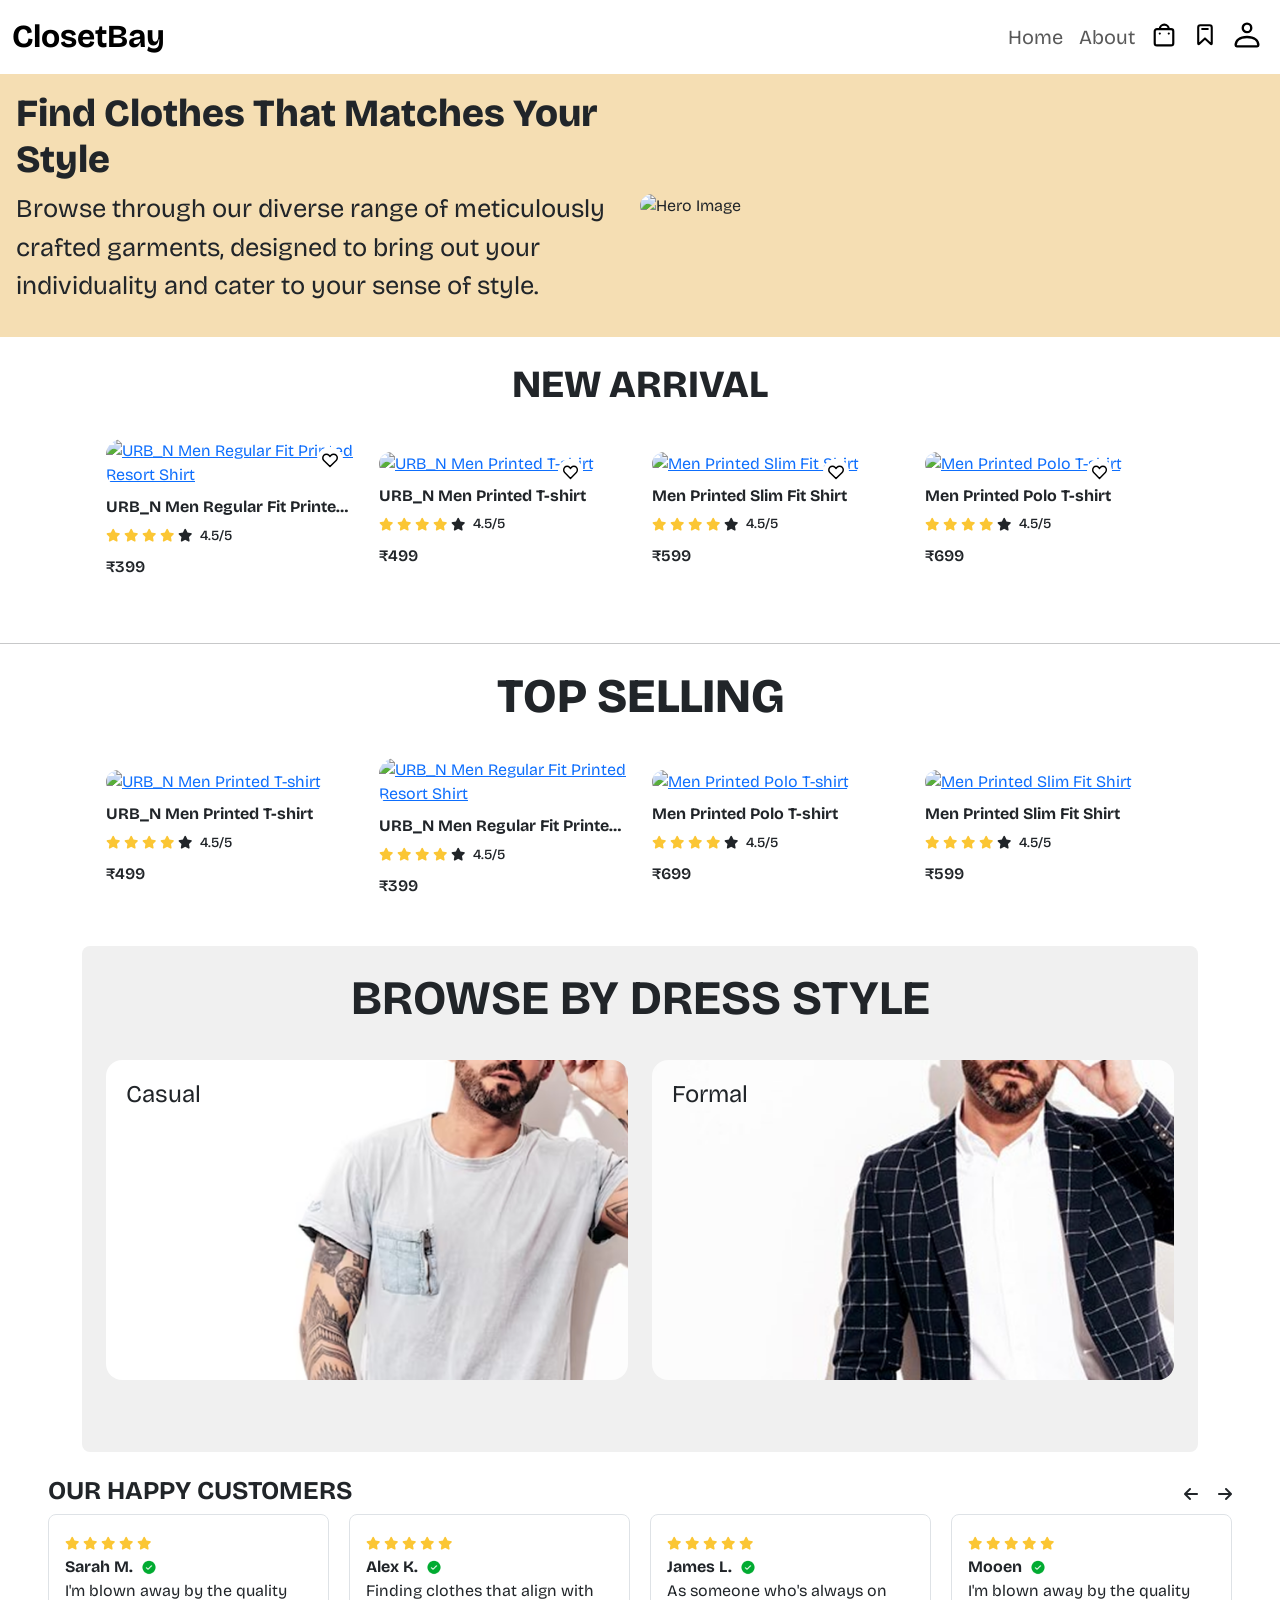
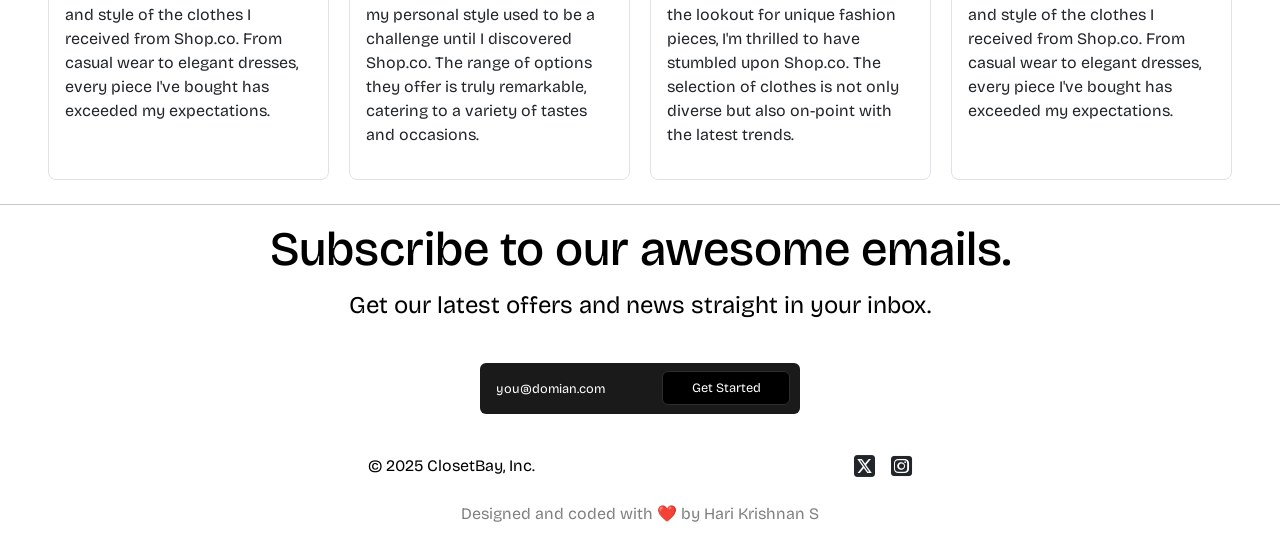
==== index.html @ 37d8dfc7 "Initial Commit" ====
<!DOCTYPE html>
<html lang="en">
  <head>
    <meta charset="UTF-8" />
    <meta name="viewport" content="width=device-width, initial-scale=1.0" />
    <title>ClosetBay</title>

    <!--Icons-->
    <link
      rel="stylesheet"
      href="https://cdnjs.cloudflare.com/ajax/libs/font-awesome/6.7.2/css/all.min.css"
      integrity="sha512-Evv84Mr4kqVGRNSgIGL/F/aIDqQb7xQ2vcrdIwxfjThSH8CSR7PBEakCr51Ck+w+/U6swU2Im1vVX0SVk9ABhg=="
      crossorigin="anonymous"
      referrerpolicy="no-referrer"
    />

    <!-- BOOTSTRAP CSS -->
    <link
      href="https://cdn.jsdelivr.net/npm/bootstrap@5.3.5/dist/css/bootstrap.min.css"
      rel="stylesheet"
      integrity="sha384-SgOJa3DmI69IUzQ2PVdRZhwQ+dy64/BUtbMJw1MZ8t5HZApcHrRKUc4W0kG879m7"
      crossorigin="anonymous"
    />

    <!-- CSS -->
    <link rel="stylesheet" href="../css/style.css" />

    <!-- FONTS -->
    <link rel="stylesheet" href="../css/fonts.css" />

    <!-- SWIPER CSS -->
    <link
      rel="stylesheet"
      href="https://cdn.jsdelivr.net/npm/swiper@11/swiper-bundle.min.css"
    />
  </head>
  <body>
    <!-- NAV START -->
    <nav class="navbar navbar-expand-md bg-transparent">
      <div class="container-fluid bg-transparent">
        <a class="navbar-brand fw-bolder fs-2" href="../index.html"
          >ClosetBay</a
        >

        <div class="d-flex align-items-center">
          <a
            class="nav-link d-md-none me-3 position-relative"
            href="../html/cart.html"
            ><img src="../img/bag.svg" alt="" class="nav-icon" />
            <span
              class="nav-cart-icon-badge-mobile rounded-pill bg-danger position-absolute text-center text-white"
            ></span>
          </a>
          <a
            class="nav-link d-md-none me-3 position-relative"
            href="../html/cart.html"
            ><img src="../img/favourite.svg" alt="" class="nav-icon" />
            <span
              class="nav-fav-icon-badge-mobile rounded-pill bg-danger position-absolute text-center text-white"
            ></span>
          </a>
          <a
            class="nav-link d-md-none me-3 position-relative"
            class="nav-link"
            href="#"
            data-bs-toggle="modal"
            data-bs-target="#loginModal"
            ><img src="../img/profile.svg " alt="" class="nav-icon" />
          </a>
          <button
            class="navbar-toggler fs-6"
            type="button"
            data-bs-toggle="collapse"
            data-bs-target="#navbarNav"
          >
            <span class="navbar-toggler-icon"></span>
          </button>
        </div>

        <div
          class="collapse navbar-collapse justify-content-end"
          id="navbarNav"
        >
          <ul class="navbar-nav fs-5 align-items-start">
            <li class="nav-item">
              <a class="nav-link" href="../index.html">Home</a>
            </li>
            <li class="nav-item">
              <a class="nav-link" href="../html/about.html">About</a>
            </li>
            <li class="nav-item d-none d-md-block">
              <a
                class="cart-nav-link nav-link d-flex align-items-center position-relative"
                onclick="cartNavLink()"
                ><img src="../img/bag.svg " alt="" class="nav-icon" />
                <span
                  class="nav-cart-icon-badge rounded-pill bg-danger position-absolute translate-middle text-center text-white"
                ></span>
              </a>
            </li>
            <li class="nav-item d-none d-md-block">
              <a
                class="nav-link d-flex align-items-center position-relative"
                href="#"
                ><img src="../img/favourite.svg " alt="" class="nav-icon" />
                <span
                  class="nav-fav-icon-badge rounded-pill bg-danger position-absolute translate-middle text-center text-white"
                ></span>
              </a>
            </li>
            <li class="nav-item d-none d-md-block">
              <a
                class="profile-nav-link nav-link d-flex align-items-center position-relative"
                onclick="updateProfileNavLink()"
                ><img src="../img/profile.svg " alt="" class="nav-icon" />
              </a>
            </li>
          </ul>
        </div>
      </div>
    </nav>
    <!-- NAV END -->

    <!-- LOGIN MODAL -->
    <div id="loginModalContainer"></div>

    <!-- TOAST MESSAGE -->
    <div
      class="snackbar bg-black text-light text-center p-2 m-auto d-flex align-items-center rounded-2"
    >
      <h6 id="snackbar-content" class="text-start m-auto">cxc</h6>
    </div>

    <!-- HERO SECTION -->
    <section class="hero-section">
      <div class="row g-0 p-3 align-items-center">
        <div class="hero-content col-12 col-lg-6 text-center text-md-start">
          <h1>Find Clothes That Matches Your Style</h1>
          <p>
            Browse through our diverse range of meticulously crafted garments,
            designed to bring out your individuality and cater to your sense of
            style.
          </p>
        </div>
        <div class="col-12 col-lg-6">
          <img
            src="../img/home-main.png"
            alt="Hero Image"
            class="w-100 h-100 rounded-5"
          />
        </div>
      </div>
    </section>

    <!-- NEW ARRIVAL SECTION -->
    <section>
      <div class="container justify-content-center">
        <div class="new-arrival">
          <h1 class="mt-4">NEW ARRIVAL</h1>
          <div id="newArrivalPdtList" class="row p-4 align-items-center">
            <div class="product-card-template col-lg-3 col-sm-6 mb-4 d-none">
              <a class="product-link position-relative" href="#">
                <img
                  src=""
                  alt="brand"
                  class="img-fluid rounded-4 product-img"
                />
                <img
                  src="../img/heart-outline.svg"
                  alt=""
                  class="fav-icon position-absolute bg-white rounded-5 p-1"
                />
              </a>
              <p class="mt-2 mb-1 fw-bold text-dark product-name"></p>
              <div class="ratings d-flex align-items-center mb-1">
                <div class="star-rating me-2">
                  <i class="fa fa-star rating-color"></i>
                  <i class="fa fa-star rating-color"></i>
                  <i class="fa fa-star rating-color"></i>
                  <i class="fa fa-star rating-color"></i>
                  <i class="fa fa-star no-rating-color"></i>
                </div>
                <span
                  class="rating-value small fw-medium product-rating"
                ></span>
                <span class="small fw-medium">/5</span>
              </div>
              <div class="product-price mt-2">
                <span class="fw-semibold text-dark product-price-text"></span>
              </div>
            </div>
          </div>
        </div>
      </div>
    </section>

    <hr />

    <!-- TOP SELLING -->

    <section>
      <div class="container justify-content-center">
        <div class="top-selling">
          <h1 class="mt-4">TOP SELLING</h1>
          <div id="topSellingPdts" class="row p-4 align-items-center">
            <div
              class="top-product-card-template col-lg-3 col-sm-6 mb-4 d-none"
            >
              <a class="top-product-link" href="#">
                <img
                  src=""
                  alt="brand"
                  class="img-fluid w-100 rounded-4 top-product-img"
                />
              </a>
              <p class="mt-2 mb-1 fw-bold text-dark top-product-name"></p>
              <div class="ratings d-flex align-items-center mb-1">
                <div class="star-rating me-2">
                  <i class="fa fa-star rating-color"></i>
                  <i class="fa fa-star rating-color"></i>
                  <i class="fa fa-star rating-color"></i>
                  <i class="fa fa-star rating-color"></i>
                  <i class="fa fa-star no-rating-color"></i>
                </div>
                <span
                  class="rating-value small fw-medium top-product-rating"
                ></span>
                <span class="small fw-medium">/5</span>
              </div>
              <div class="top-product-price mt-2">
                <span
                  class="fw-semibold text-dark top-product-price-text"
                ></span>
              </div>
            </div>
          </div>
        </div>
      </div>
    </section>

    <!-- CATEGORY -->
    <section>
      <div class="container">
        <div class="category mx-auto py-4 rounded-3">
          <h1 class="fw-bold text-center">BROWSE BY DRESS STYLE</h1>
          <div class="row p-4">
            <div class="col-lg-6 col-sm-8 position-relative mx-auto mb-4">
              <a href="../html/category.html"
                ><img
                  src="../img/category-1.png"
                  alt="category"
                  class="img-fluid rounded-4"
              /></a>

              <div class="position-absolute top-0 start-0 px-3 m-3 fs-4">
                Casual
              </div>
            </div>
            <div class="col-lg-6 col-sm-8 position-relative mx-auto">
              <img
                src="../img/category-2.png"
                alt="category"
                class="img-fluid rounded-4"
              />
              <div class="position-absolute top-0 start-0 px-3 m-3 fs-4">
                Formal
              </div>
            </div>
          </div>
        </div>
      </div>
    </section>

    <!-- REVIEWS -->
    <section>
      <div class="reviews mx-5 my-4">
        <div
          class="reviews-heading d-flex justify-content-between align-items-center"
        >
          <h1 class="fw-bolder">OUR HAPPY CUSTOMERS</h1>
          <div class="scroll-buttons">
            <i
              class="fa-solid fa-arrow-left me-3"
              id="swiper-prev"
              role="button"
            ></i>
            <i
              class="fa-solid fa-arrow-right"
              id="swiper-next"
              role="button"
            ></i>
          </div>
        </div>

        <div class="swiper mySwiper">
          <div id="reviews" class="swiper-wrapper">
            <div
              class="review-card-template swiper-slide border p-3 rounded-3 h-auto d-none"
            >
              <div class="ratings d-flex">
                <div class="star-rating me-2">
                  <i class="fa fa-star rating-color"></i>
                  <i class="fa fa-star rating-color"></i>
                  <i class="fa fa-star rating-color"></i>
                  <i class="fa fa-star rating-color"></i>
                  <i class="fa fa-star rating-color"></i>
                </div>
              </div>
              <div class="reviewer d-flex align-items-center">
                <p class="reviewer-name fw-bold text-dark mb-0"></p>
                <img
                  src="../img/verified.png"
                  class="verified ms-2"
                  alt="Verified"
                />
              </div>
              <p class="review-text"></p>
            </div>
          </div>
        </div>
      </div>
    </section>

    <hr />

    <!--Footer Section-->
    <section
      class="footer-section d-flex justify-content-center position-relative flex-column mx-5"
    >
      <div
        class="footer-content text-center d-flex flex-column align-items-center mb-3"
      >
        <h1>Subscribe to our awesome emails.</h1>
        <p>Get our latest offers and news straight in your inbox.</p>
        <div
          class="email-input position-relative border-0 rounded-2 d-flex align-items-center justify-content-center my-4 p-3"
        >
          <input type="email" id="email" placeholder="you@domian.com" />
          <button class="position-absolute p-3 rounded-2">Get Started</button>
        </div>
      </div>

      <div
        class="social d-flex justify-content-evenly align-items-center text-center"
      >
        <a href="../index.html"> © 2025 ClosetBay, Inc. </a>
        <div
          class="social-icons d-flex align-items-center justify-content-center gap-3 text-center"
        >
          <i class="fa-brands fa-square-x-twitter"></i>

          <i class="fa-brands fa-square-instagram"></i>
        </div>
      </div>

      <div class="credits text-center my-4" style="color: gray">
        Designed and coded with ❤️️ by Hari Krishnan S
      </div>
    </section>

    <!-- BOOTSTRAP SCRIPT -->
    <script src="https://cdn.jsdelivr.net/npm/bootstrap@5.3.0/dist/js/bootstrap.bundle.min.js"></script>

    <!-- SWIPER SCRIPT -->
    <script
      src="https://cdn.jsdelivr.net/npm/swiper@11/swiper-bundle.min.js"
      defer
    ></script>

    <!-- SCRIPT -->
    <script src="../script.js" defer></script>
  </body>
</html>
---- css/style.css ----
/* Reset Default CSS */
* {
  padding: 0;
  margin: 0;
  box-sizing: border-box;
}

html {
  scroll-behavior: smooth;
}

body {
  font-family: "Bricolage Grotesque", sans-serif;
  max-width: 1440px;
  margin: auto;
  /* animation: fadeIn 1s ease-in forwards; */
}

/* Screen Fade-in Animation */
@keyframes fadeIn {
  from {
    opacity: 0;
  }
  to {
    opacity: 1;
  }
}

/* Screen Fade-out Animation */
@keyframes fadeOut {
  from {
    opacity: 1;
  }
  to {
    opacity: 0;
  }
}

.fade-out {
  animation: fadeOut 0.5s ease-in-out forwards;
}

/* snackbar animation */
@keyframes snackFadeIn {
  from {
    bottom: 0;
    opacity: 0;
  }
  to {
    bottom: 30px;
    opacity: 1;
  }
}

@keyframes snackFadeOut {
  from {
    bottom: 30px;
    opacity: 1;
  }
  to {
    bottom: 0;
    opacity: 0;
  }
}

.snackbar {
  visibility: hidden;
  z-index: 1;
  bottom: 30px;
  position: fixed;
  left: 0;
  right: 0;
  width: clamp(15rem, 20vw, 40rem);
  z-index: 2000;
}

.snackbar.show {
  visibility: visible;
  animation: snackFadeIn 0.5s, snackFadeOut 0.5s 2.5s;
}

.snackbar img {
  width: clamp(6rem, 3vw, 8rem);
  height: clamp(4rem, 5vw, 8rem);
  object-fit: fill;
}

.snackbar h6 {
  font-size: clamp(0.8rem, 2vw, 0.8rem);
}

.hero-section {
  background-color: wheat;
}

.hero-section h1,
.cart-title h1 {
  font-size: clamp(2rem, 3vw, 3rem);
  font-weight: 900;
}

.nav-link.active i {
  color: black !important;
}

.hero-section p {
  font-size: clamp(1.3rem, 2vw, 1.8rem);
}

.hero-features h1 {
  font-size: clamp(1.8rem, 2.5vw, 3rem);
}

.hero-features p {
  font-size: clamp(1rem, 1vw, 2.5rem);
}

.hero-section .hero-img img {
  width: clamp(15rem, 40vw, 70rem);
}

.new-arrival h1 {
  font-size: clamp(1.5rem, 3vw, 4rem);
  font-weight: 900;
  display: flex;
  justify-content: center;
}

.new-arrival p {
  font-size: clamp(1rem, 1vw, 1.5rem);
  font-weight: 700;
}

.top-selling h1 {
  font-size: clamp(1rem, 7vw, 3rem);
  font-weight: 900;
  display: flex;
  justify-content: center;
}

.top-selling p {
  font-size: clamp(1rem, 1vw, 1.5rem);
  font-weight: 700;
}

.product-price {
  font-size: clamp(1rem, 1vw, 1.5rem);
  font-weight: 700;
}

.product-name,
.top-product-name,
.casual-pdts-name {
  display: -webkit-box;
  -webkit-box-orient: vertical;
  -webkit-line-clamp: 1;
  overflow: hidden;
}

.rating-color {
  color: #fbc634;
  font-size: clamp(0.8rem, 1vw, 1.5rem);
}

.no-rating-color {
  font-size: clamp(0.8rem, 1vw, 1.5rem);
}

.fav-icon {
  right: 5%;
  transform: translate(0%, 30%);
  width: clamp(1.5rem, 2vw, 1.8rem);
}

.nav-icon {
  width: clamp(1.5rem, 2vw, 1.8rem);
}

.nav-cart-icon-badge,
.nav-fav-icon-badge {
  right: -30%;
  width: clamp(1.2rem, 1.4vw, 2rem);
  font-size: clamp(0.8rem, 1vw, 1rem);
}

.nav-cart-icon-badge-mobile,
.nav-fav-icon-badge-mobile {
  right: -20%;
  transform: translate(0%, -20%);
  width: clamp(1.2rem, 2vw, 1.5rem);
  font-size: clamp(0.7rem, 1vw, 1rem);
}

.category {
  background-color: #f0f0f0;
}

.category h1 {
  font-size: clamp(1.5rem, 4vw, 3rem);
}

.reviews h1 {
  font-size: clamp(1rem, 2vw, 5rem);
}

.verified {
  height: 1em;
}

.subscribe h1 {
  font-size: clamp(1.5rem, 4vw, 3rem);
  font-weight: 900;
  color: white;
  width: clamp(20rem, 5vw, 30rem);
}

.email input::placeholder {
  font-size: clamp(0.85rem, 0.5vw, 2rem);
}

/*footer section*/

.footer-section .footer-content h1 {
  font-size: clamp(1rem, 7vw, 3rem);
  color: black;
}

.footer-section .footer-content p {
  font-size: clamp(1rem, 2vw, 1.5rem);
  color: black;
}

.email-input {
  width: clamp(18rem, 25vw, 30rem);
  background-color: #1a1a1a;
}

.email-input input {
  width: clamp(18rem, 40vw, 30rem);
  border: none;
  outline: none;
  background: transparent;
  color: white;
  font-size: clamp(0.8rem, 1vw, 1.8rem);
  font-family: "Bricolage Grotesque", sans-serif;
  padding-right: clamp(8rem, 10vw, 15rem);
}

.email-input input::placeholder {
  color: white;
  font-size: clamp(0.8rem, 1vw, 1.8rem);
  font-family: "Bricolage Grotesque", sans-serif;
}

.email-input button {
  right: 3%;
  background-color: black;
  width: clamp(8rem, 10vw, 15rem);
  border: 0.1rem solid #2e2e2e;
  color: white;
  line-height: 0;
  font-size: clamp(0.8rem, 1vw, 1.8rem);
  cursor: pointer;
  font-family: "Bricolage Grotesque", sans-serif;
}

.footer-section .social a {
  color: black;
  text-decoration: none;
  font-size: clamp(1rem, 1vw, 1.5rem);
}

.footer-section .social .social-icons {
  font-size: clamp(1rem, 2vw, 1.5rem);
}

.footer-section .social .social-icons .dark-icon-button,
.footer-section .social .social-icons .light-icon-button {
  background-color: transparent;
  border: none;
  cursor: pointer;
  color: inherit;
  font-size: clamp(1rem, 2vw, 1.5rem);
}

/* pdt details page */

.side-img img {
  cursor: pointer;
}

.pdt-content-section {
  display: flex;
}

.side-img {
  display: flex;
  flex-direction: column;
}

.main-img img {
  width: clamp(20rem, 30vw, 35rem);
  height: auto;
}

.side-img img {
  width: clamp(4rem, 5vw, 12rem);
  height: clamp(4rem, 5vw, 12rem);
  object-fit: cover;
}

.size-container {
  color: black;
}

.button-class.btn.btn-light:hover {
  background-color: #f8f9fa;
  color: #000;
  box-shadow: none;
  outline: none;
  border-color: #f8f9fa;
}

.default-selection {
  background-color: #000 !important;
  color: #fff !important;
  border: 1px solid #000 !important;
}

.add-cart-btn {
  color: white;
}

.pdt-content h1 {
  font-size: clamp(1.5rem, 2.5vw, 2rem);
  font-weight: 900;
}

.pdt-cost-price {
  color: grey;
}

.size-container button {
  font-size: clamp(0.9rem, 1vw, 1rem);
  width: clamp(5rem, 5vw, 10rem);
}

.item img {
  width: clamp(6rem, 10vw, 15rem);
  height: auto;
}

.checkout-btn {
  color: white;
}

.fa-trash {
  color: red;
}

.cart-empty img {
  width: clamp(15rem, 10vw, 40rem);
}

.profile-img img {
  width: clamp(6rem, 6vw, 10rem);
  height: clamp(6rem, 6vw, 10rem);
}

.profile-name {
  font-size: clamp(1rem, 2vw, 1.5rem);
}
.profile-email {
  font-size: clamp(0.8rem, 2vw, 1.1rem);
  color: gray;
}
---- css/fonts.css ----
@import url("https://fonts.googleapis.com/css2?family=Bricolage+Grotesque:opsz,wght@12..96,200..800&display=swap");
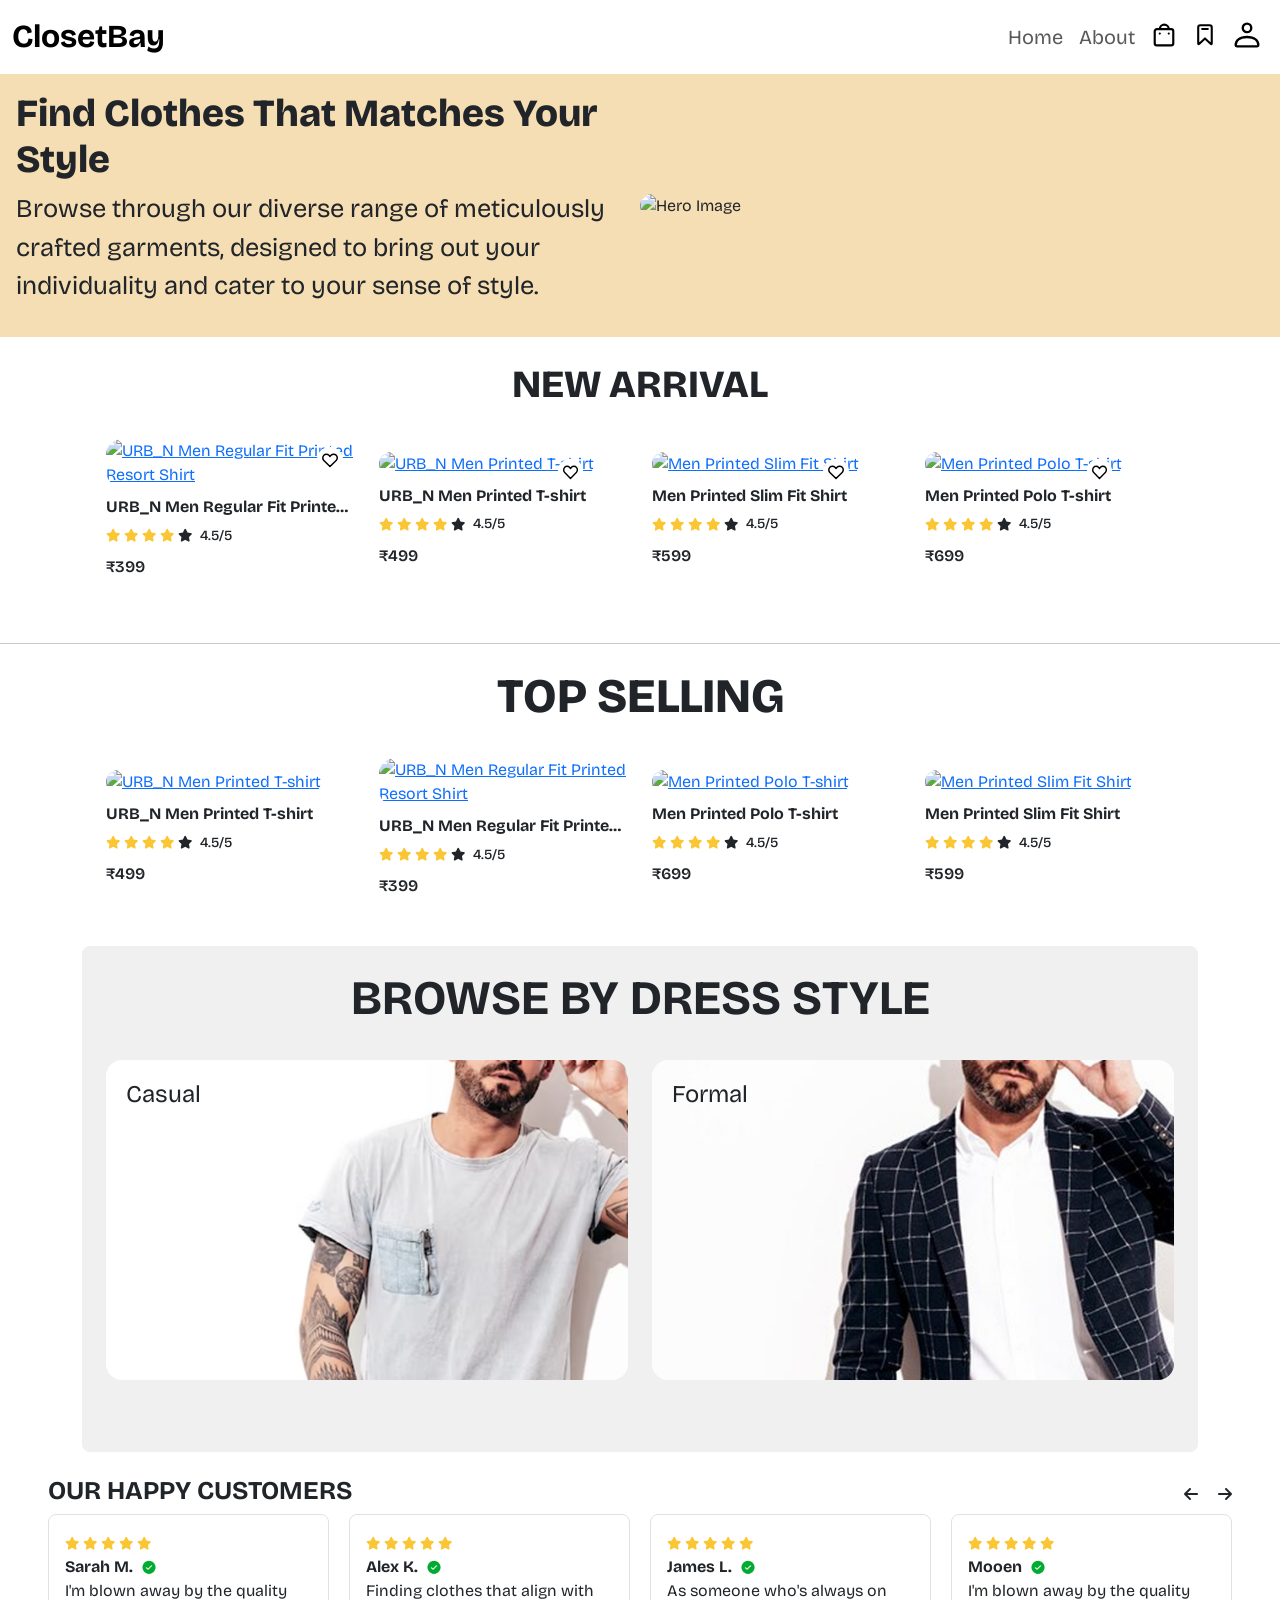
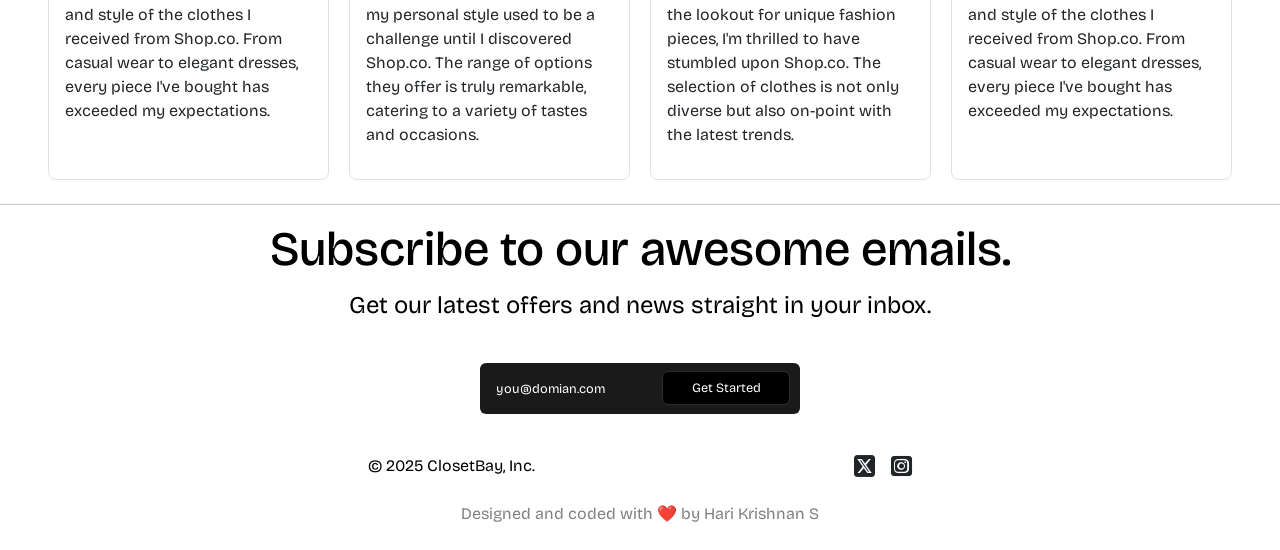
==== commit 339da9aa: "Initial Commit" ====
--- a/index.html
+++ b/index.html
@@ -23,10 +23,10 @@
     />
 
     <!-- CSS -->
-    <link rel="stylesheet" href="../css/style.css" />
+    <link rel="stylesheet" href="css/style.css" />
 
     <!-- FONTS -->
-    <link rel="stylesheet" href="../css/fonts.css" />
+    <link rel="stylesheet" href="css/fonts.css" />
 
     <!-- SWIPER CSS -->
     <link
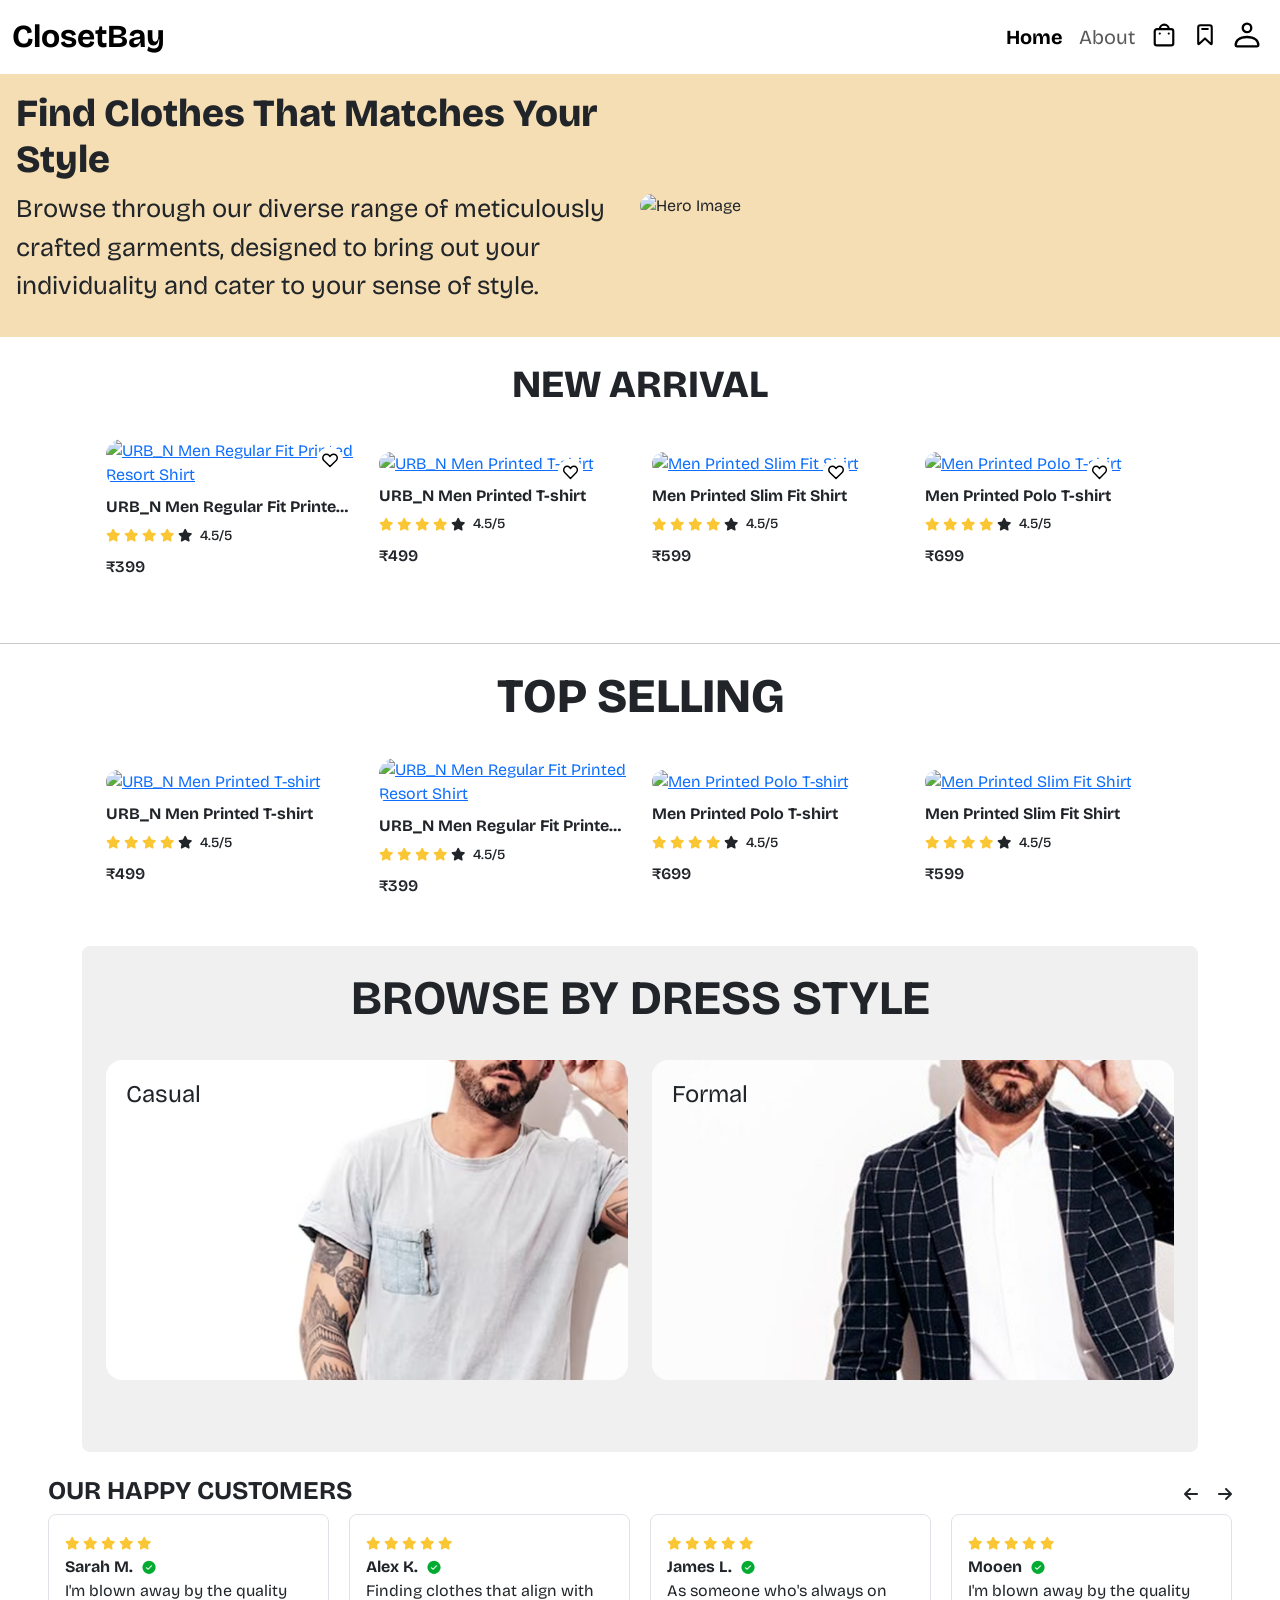
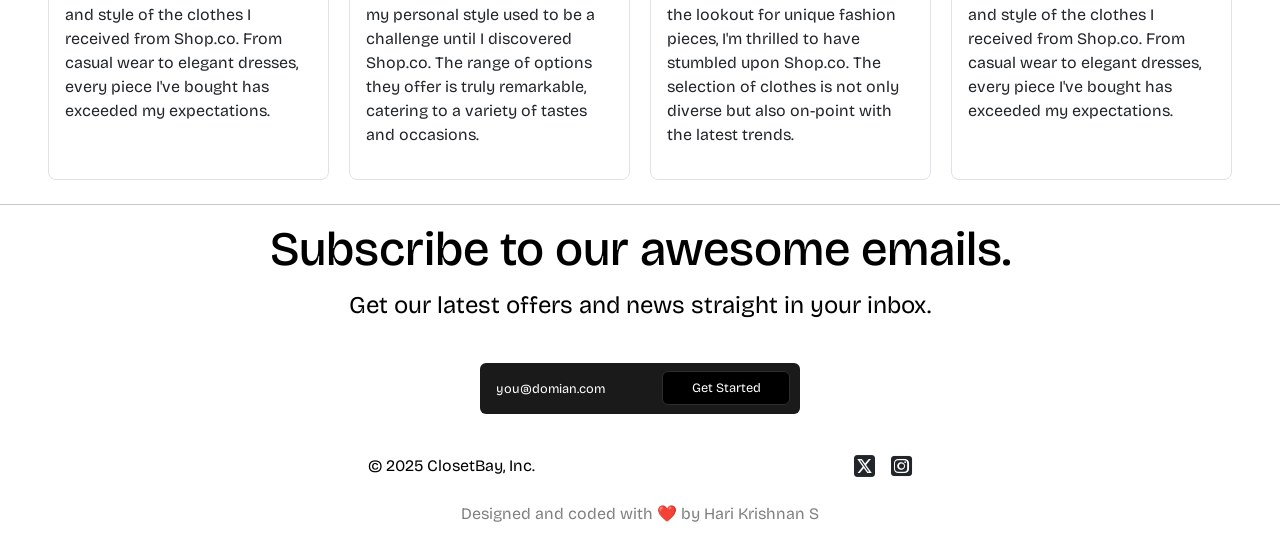
==== commit cac3ca36: "Initial Commit" ====
--- a/index.html
+++ b/index.html
@@ -38,23 +38,21 @@
     <!-- NAV START -->
     <nav class="navbar navbar-expand-md bg-transparent">
       <div class="container-fluid bg-transparent">
-        <a class="navbar-brand fw-bolder fs-2" href="../index.html"
-          >ClosetBay</a
-        >
+        <a class="navbar-brand fw-bolder fs-2" href="index.html">ClosetBay</a>
 
         <div class="d-flex align-items-center">
           <a
             class="nav-link d-md-none me-3 position-relative"
-            href="../html/cart.html"
-            ><img src="../img/bag.svg" alt="" class="nav-icon" />
+            href="html/cart.html"
+            ><img src="img/bag.svg" alt="" class="nav-icon" />
             <span
               class="nav-cart-icon-badge-mobile rounded-pill bg-danger position-absolute text-center text-white"
             ></span>
           </a>
           <a
             class="nav-link d-md-none me-3 position-relative"
-            href="../html/cart.html"
-            ><img src="../img/favourite.svg" alt="" class="nav-icon" />
+            href="html/cart.html"
+            ><img src="img/favourite.svg" alt="" class="nav-icon" />
             <span
               class="nav-fav-icon-badge-mobile rounded-pill bg-danger position-absolute text-center text-white"
             ></span>
@@ -65,7 +63,7 @@
             href="#"
             data-bs-toggle="modal"
             data-bs-target="#loginModal"
-            ><img src="../img/profile.svg " alt="" class="nav-icon" />
+            ><img src="img/profile.svg " alt="" class="nav-icon" />
           </a>
           <button
             class="navbar-toggler fs-6"
@@ -83,16 +81,16 @@
         >
           <ul class="navbar-nav fs-5 align-items-start">
             <li class="nav-item">
-              <a class="nav-link" href="../index.html">Home</a>
+              <a class="nav-link" href="index.html">Home</a>
             </li>
             <li class="nav-item">
-              <a class="nav-link" href="../html/about.html">About</a>
+              <a class="nav-link" href="html/about.html">About</a>
             </li>
             <li class="nav-item d-none d-md-block">
               <a
                 class="cart-nav-link nav-link d-flex align-items-center position-relative"
                 onclick="cartNavLink()"
-                ><img src="../img/bag.svg " alt="" class="nav-icon" />
+                ><img src="img/bag.svg " alt="" class="nav-icon" />
                 <span
                   class="nav-cart-icon-badge rounded-pill bg-danger position-absolute translate-middle text-center text-white"
                 ></span>
@@ -102,7 +100,7 @@
               <a
                 class="nav-link d-flex align-items-center position-relative"
                 href="#"
-                ><img src="../img/favourite.svg " alt="" class="nav-icon" />
+                ><img src="img/favourite.svg " alt="" class="nav-icon" />
                 <span
                   class="nav-fav-icon-badge rounded-pill bg-danger position-absolute translate-middle text-center text-white"
                 ></span>
@@ -112,7 +110,7 @@
               <a
                 class="profile-nav-link nav-link d-flex align-items-center position-relative"
                 onclick="updateProfileNavLink()"
-                ><img src="../img/profile.svg " alt="" class="nav-icon" />
+                ><img src="img/profile.svg " alt="" class="nav-icon" />
               </a>
             </li>
           </ul>
@@ -144,7 +142,7 @@
         </div>
         <div class="col-12 col-lg-6">
           <img
-            src="../img/home-main.png"
+            src="img/home-main.png"
             alt="Hero Image"
             class="w-100 h-100 rounded-5"
           />
@@ -166,7 +164,7 @@
                   class="img-fluid rounded-4 product-img"
                 />
                 <img
-                  src="../img/heart-outline.svg"
+                  src="img/heart-outline.svg"
                   alt=""
                   class="fav-icon position-absolute bg-white rounded-5 p-1"
                 />
@@ -245,9 +243,9 @@
           <h1 class="fw-bold text-center">BROWSE BY DRESS STYLE</h1>
           <div class="row p-4">
             <div class="col-lg-6 col-sm-8 position-relative mx-auto mb-4">
-              <a href="../html/category.html"
+              <a href="html/category.html"
                 ><img
-                  src="../img/category-1.png"
+                  src="img/category-1.png"
                   alt="category"
                   class="img-fluid rounded-4"
               /></a>
@@ -258,7 +256,7 @@
             </div>
             <div class="col-lg-6 col-sm-8 position-relative mx-auto">
               <img
-                src="../img/category-2.png"
+                src="img/category-2.png"
                 alt="category"
                 class="img-fluid rounded-4"
               />
@@ -309,7 +307,7 @@
               <div class="reviewer d-flex align-items-center">
                 <p class="reviewer-name fw-bold text-dark mb-0"></p>
                 <img
-                  src="../img/verified.png"
+                  src="img/verified.png"
                   class="verified ms-2"
                   alt="Verified"
                 />
@@ -343,7 +341,7 @@
       <div
         class="social d-flex justify-content-evenly align-items-center text-center"
       >
-        <a href="../index.html"> © 2025 ClosetBay, Inc. </a>
+        <a href="index.html"> © 2025 ClosetBay, Inc. </a>
         <div
           class="social-icons d-flex align-items-center justify-content-center gap-3 text-center"
         >
@@ -368,6 +366,6 @@
     ></script>
 
     <!-- SCRIPT -->
-    <script src="../script.js" defer></script>
+    <script src="script.js" defer></script>
   </body>
 </html>
